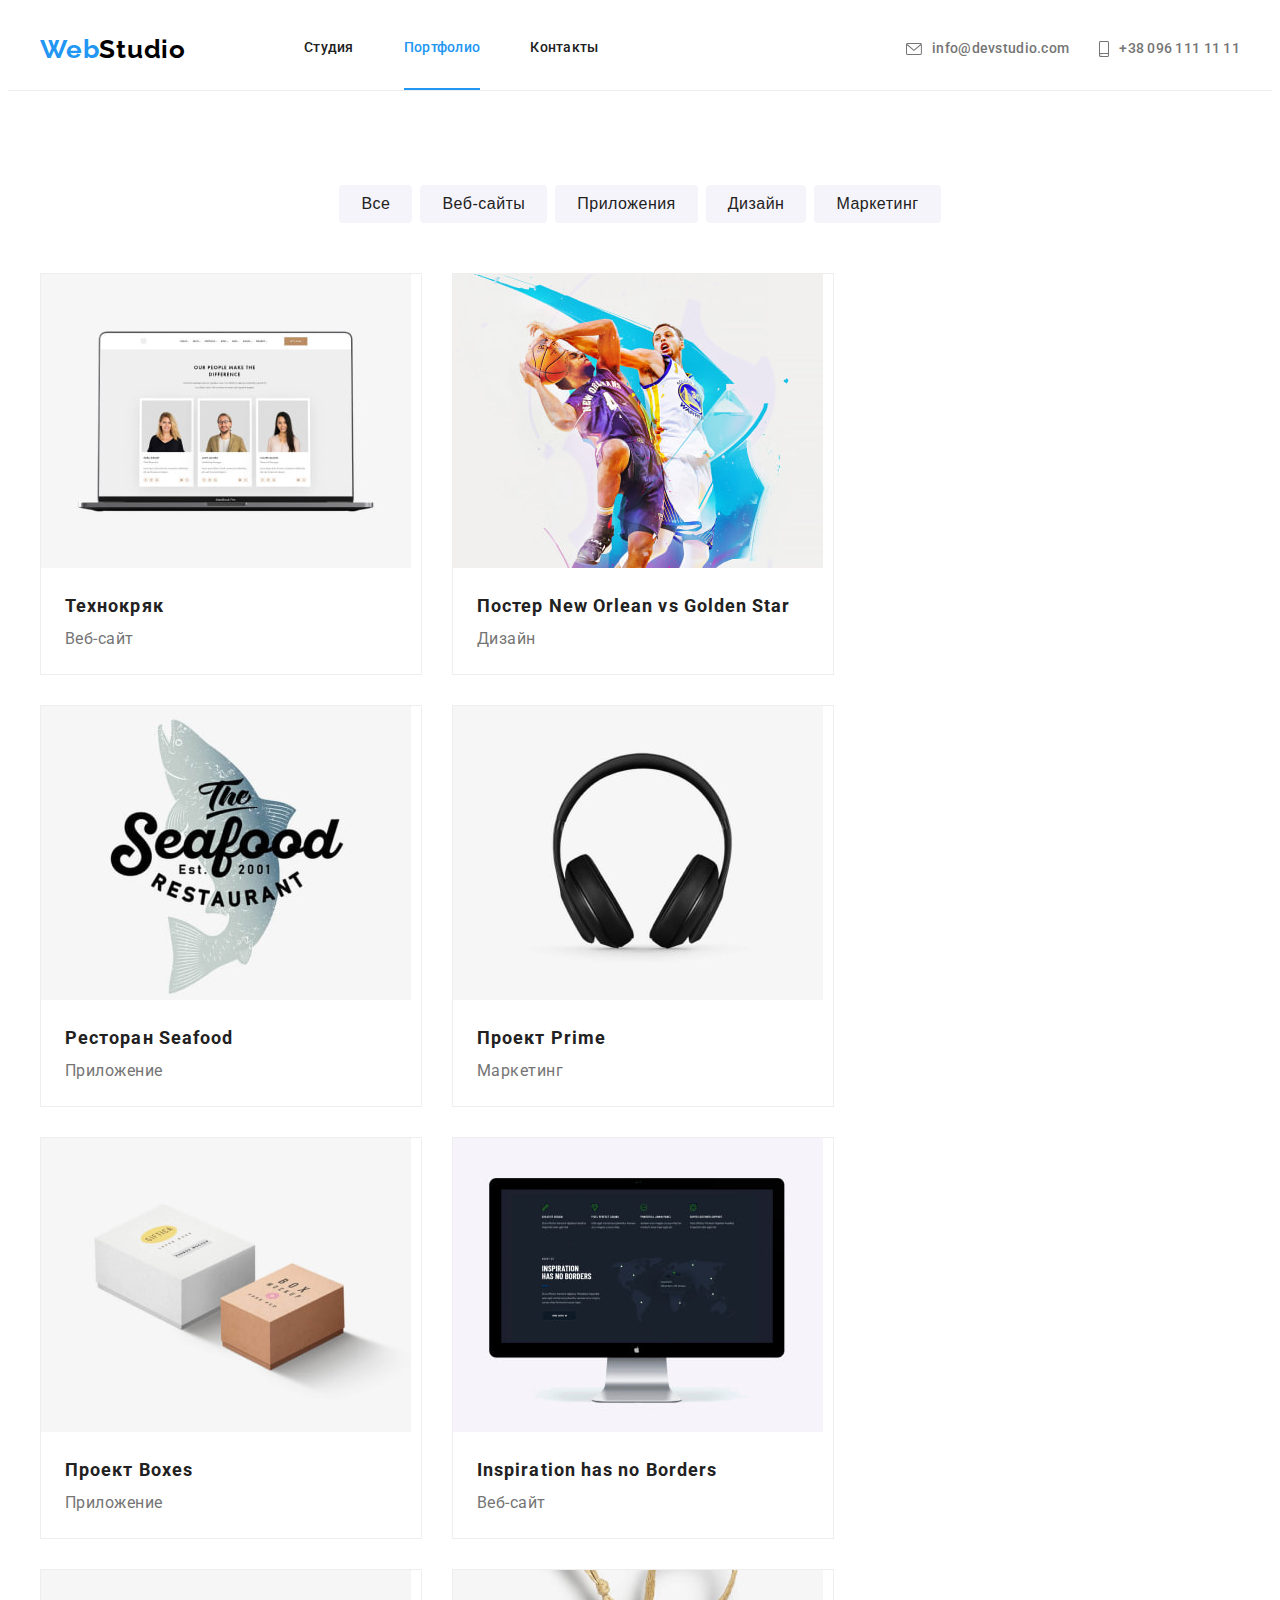
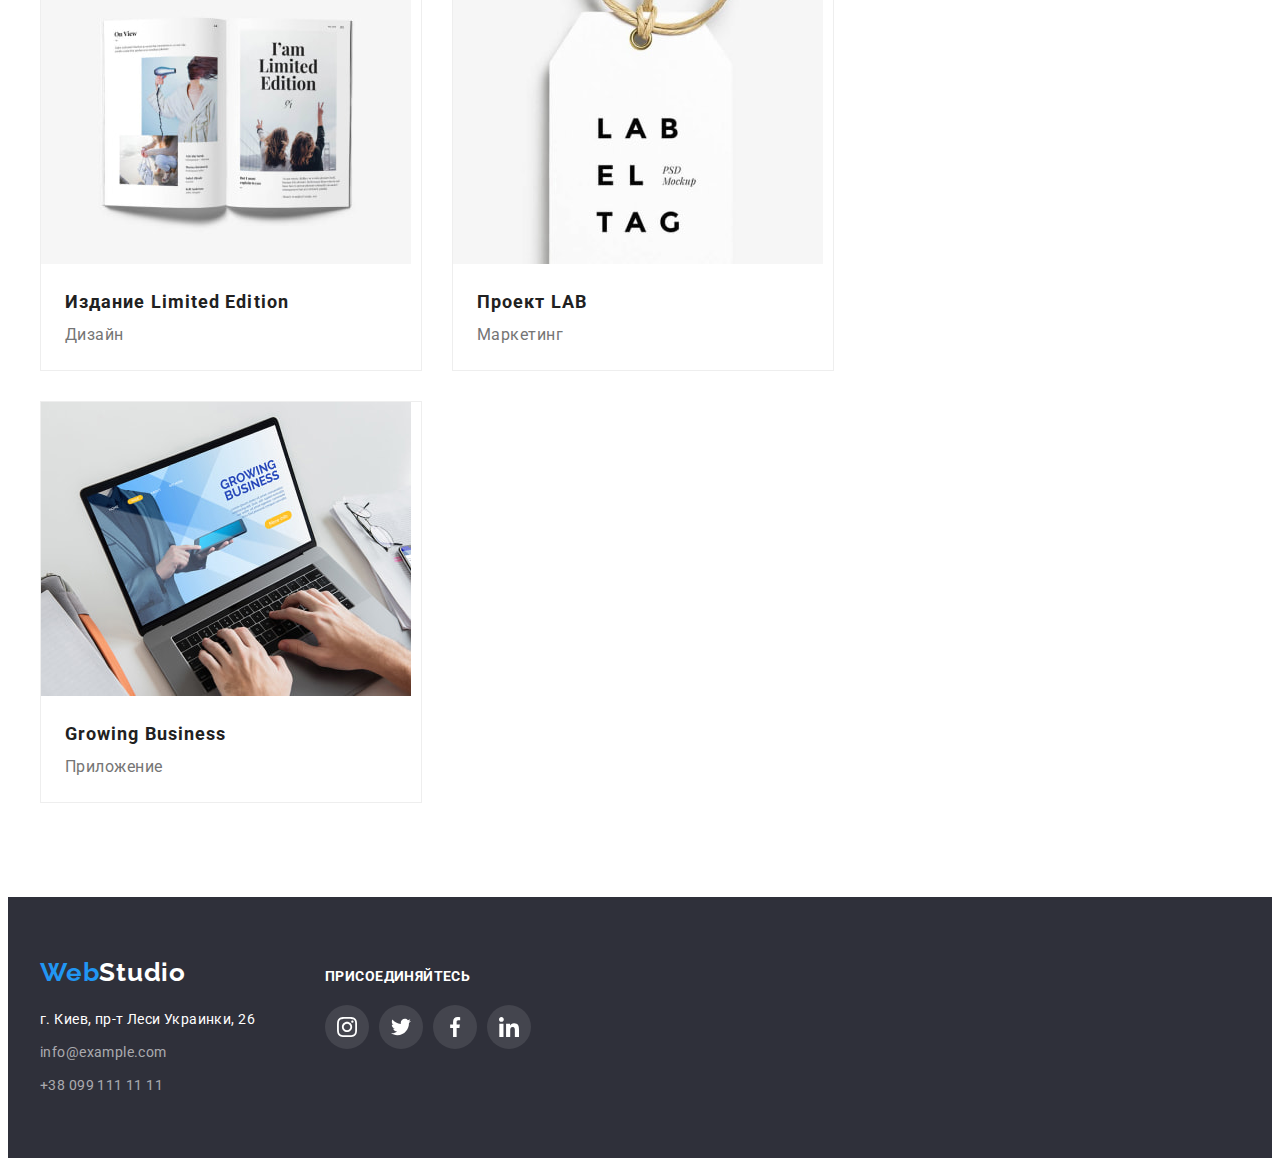
==== portfolio.html @ 9c7163a6 "+5" ====
<!DOCTYPE html>
<html lang="ru">
  <head>
    <meta charset="UTF-8" />
    <meta http-equiv="X-UA-Compatible" content="IE=edge" />
    <meta name="viewport" content="width=device-width, initial-scale=1.0" />

    <link rel="preconnect" href="https://fonts.googleapis.com" />
    <link rel="preconnect" href="https://fonts.gstatic.com" crossorigin />
    <link
      href="https://fonts.googleapis.com/css2?family=Raleway:wght@700&family=Roboto:wght@400;500;700;900&display=swap"
      rel="stylesheet"
    />

    <link
      rel="stylesheet"
      href="https://cdnjs.cloudflare.com/ajax/libs/modern-normalize/1.1.0/modern-normalize.min.css"
      integrity="sha512-wpPYUAdjBVSE4KJnH1VR1HeZfpl1ub8YT/NKx4PuQ5NmX2tKuGu6U/JRp5y+Y8XG2tV+wKQpNHVUX03MfMFn9Q=="
      crossorigin="anonymous"
      referrerpolicy="no-referrer"
    />

    <link rel="stylesheet" href="./css/reset.css" />

    <link rel="stylesheet" href="./css/styles.css" />

    <title>Portfolio</title>
  </head>
  <body>
    <header class="header">
      <div class="container">
        <a href="./index.html" class="logo"> <span class="logo-web">Web</span>Studio</a>

        <nav class="nav-menu">
          <ul class="nav-menu-list list">
            <li class="nav-menu-item">
              <a href="./index.html" class="nav-menu-link link">Студия</a>
            </li>
            <li class="nav-menu-item">
              <a href="./portfolio.html" class="nav-menu-link link current">Портфолио</a>
            </li>
            <li class="nav-menu-item">
              <a href="" class="nav-menu-link link">Контакты</a>
            </li>
          </ul>
        </nav>

        <ul class="header-contacts list">
          <li class="header-contacts-item">
            <a href="mailto:info@devstudio.com" class="header-contacts-link link"
              ><svg class="header-contacts-icon" width="16" height="12">
                <use href="./images/icons.svg#icon-envelope"></use></svg
              >info@devstudio.com</a
            >
          </li>
          <li class="header-contacts-item">
            <a href="tel:+380961111111" class="header-contacts-link link">
              <svg class="header-contacts-icon" width="10" height="16">
                <use href="./images/icons.svg#icon-smartphone"></use></svg
              >+38 096 111 11 11</a
            >
          </li>
        </ul>
      </div>
    </header>

    <main class="main">
      <!-- Portfolio Section -->

      <section class="portfolio-section section">
        <div class="container">
          <h1 class="section-title visually-hidden" lang="en">Portfolio</h1>
          <ul class="filters-list list">
            <li class="filters-item">
              <button class="filter-btn" type="button">Все</button>
            </li>
            <li class="filters-item">
              <button class="filter-btn" type="button">Веб-сайты</button>
            </li>
            <li class="filters-item">
              <button class="filter-btn" type="button">Приложения</button>
            </li>
            <li class="filters-item">
              <button class="filter-btn" type="button">Дизайн</button>
            </li>
            <li class="filters-item">
              <button class="filter-btn" type="button">Маркетинг</button>
            </li>
          </ul>

          <ul class="projects-list list">
            <li class="projects-item">
              <a href="" class="link">
                <img
                  src="./images/tech_site.jpg"
                  alt="Загруженный сайт на экране лэптопа"
                  width="370"
                  height="294"
                />
                <div class="project-descr">
                  <h2 class="poject-title">Технокряк</h2>
                  <p class="project-type">Веб-сайт</p>
                </div>
              </a>
            </li>

            <li class="projects-item">
              <a href="" class="link">
                <img
                  src="./images/poster_design.jpg"
                  alt="Два баскетболиста, борющихся за мяч"
                  width="370"
                  height="294"
                />
                <div class="project-descr">
                  <h2 class="poject-title">
                    Постер <span lang="en">New Orlean vs Golden Star</span>
                  </h2>
                  <p class="project-type">Дизайн</p>
                </div>
              </a>
            </li>

            <li class="projects-item">
              <a href="" class="link">
                <img
                  src="./images/restaurant_app.jpg"
                  alt="Лого ресторана на фоне рыбы"
                  width="370"
                  height="294"
                />
                <div class="project-descr">
                  <h2 class="poject-title">Ресторан <span lang="en">Seafood</span></h2>
                  <p class="project-type">Приложение</p>
                </div>
              </a>
            </li>

            <li class="projects-item">
              <a href="" class="link">
                <img
                  src="./images/prime_project.jpg"
                  alt="Чёрные полноразмерные наушники"
                  width="370"
                  height="294"
                />
                <div class="project-descr">
                  <h2 class="poject-title">Проект <span lang="en">Prime</span></h2>
                  <p class="project-type">Маркетинг</p>
                </div>
              </a>
            </li>

            <li class="projects-item">
              <a href="" class="link">
                <img
                  src="./images/boxes_project.jpg"
                  alt="Белая и коричневая карнонные коробки"
                  width="370"
                  height="294"
                />
                <div class="project-descr">
                  <h2 class="poject-title">Проект <span lang="en">Boxes</span></h2>
                  <p class="project-type">Приложение</p>
                </div>
              </a>
            </li>

            <li class="projects-item">
              <a href="" class="link">
                <img
                  src="./images/inspiration_site.jpg"
                  alt="Неттоп с сайтом на экране"
                  width="370"
                  height="294"
                />
                <div class="project-descr">
                  <h2 class="poject-title" lang="en">Inspiration has no Borders</h2>
                  <p class="project-type">Веб-сайт</p>
                </div>
              </a>
            </li>

            <li class="projects-item">
              <a href="" class="link">
                <img
                  src="./images/edition_design.jpg"
                  alt="Книга с илюстрациями"
                  width="370"
                  height="294"
                />
                <div class="project-descr">
                  <h2 class="poject-title">Издание <span lang="en">Limited Edition</span></h2>
                  <p class="project-type">Дизайн</p>
                </div>
              </a>
            </li>

            <li class="projects-item">
              <a href="" class="link">
                <img
                  src="./images/lab_project.jpg"
                  alt="Брендовая бирка"
                  width="370"
                  height="294"
                />
                <div class="project-descr">
                  <h2 class="poject-title">Проект <span lang="en">LAB</span></h2>
                  <p class="project-type">Маркетинг</p>
                </div>
              </a>
            </li>

            <li class="projects-item">
              <a href="" class="link">
                <img
                  src="./images/business_app.jpg"
                  alt="Ноутбук в рабочих руках"
                  width="370"
                  height="294"
                />
                <div class="project-descr">
                  <h2 class="poject-title" lang="en">Growing Business</h2>
                  <p class="project-type">Приложение</p>
                </div>
              </a>
            </li>
          </ul>
        </div>
      </section>
    </main>

    <footer class="footer">
      <div class="container">
        <div class="footer-adress-wrapper">
          <a href="./index.html" class="logo"> <span class="logo-web">Web</span>Studio</a>

          <address class="footer-address">
            <ul class="footer-list list">
              <li class="footer-item">
                <a class="footer-location">г. Киев, пр-т Леси Украинки, 26</a>
              </li>
              <li class="footer-item">
                <a href="mailto:info@example.com" class="footer-link link">info@example.com</a>
              </li>
              <li class="footer-item">
                <a href="tel:+380991111111" class="footer-link link">+38 099 111 11 11</a>
              </li>
            </ul>
          </address>
        </div>

        <div class="footer-soc-wrapper">
          <h3 class="footer-soc-title">присоединяйтесь</h3>
          <ul class="footer-soc-list list">
            <li class="footer-soc-item">
              <a href="" class="footer-soc-link link">
                <svg class="footer-soc-icon" width="20" height="20">
                  <use href="./images/icons.svg#icon-instagram"></use>
                </svg>
              </a>
            </li>
            <li class="footer-soc-item">
              <a href="" class="footer-soc-link link">
                <svg class="footer-soc-icon" width="20" height="20">
                  <use href="./images/icons.svg#icon-twitter"></use>
                </svg>
              </a>
            </li>
            <li class="footer-soc-item">
              <a href="" class="footer-soc-link link">
                <svg class="footer-soc-icon" width="20" height="20">
                  <use href="./images/icons.svg#icon-facebook"></use>
                </svg>
              </a>
            </li>
            <li class="footer-soc-item">
              <a href="" class="footer-soc-link link">
                <svg class="footer-soc-icon" width="20" height="20">
                  <use href="./images/icons.svg#icon-linkedin"></use>
                </svg>
              </a>
            </li>
          </ul>
        </div>
      </div>
    </footer>
  </body>
</html>
---- css/styles.css ----
:root {
  --accent-color: #2196f3;
  --text-color: #757575;
  --title-color: #212121;
  --w-color: #fff;
  --icon-color: #afb1b8;
}

/* 
* {
  outline: 1px solid tomato;
} */

body {
  background-color: var(--w-color);
  color: var(--text-color);
  font-family: 'Roboto', sans-serif;
}

img {
  display: block;
  max-width: 100%;
  height: auto;
}

.list {
  padding: 0;
  margin: 0;
  list-style: none;
}

.link {
  text-decoration: none;
}

.link:hover,
.link:focus {
  color: var(--accent-color);
}

.visually-hidden {
  position: absolute;
  white-space: nowrap;
  width: 1px;
  height: 1px;
  overflow: hidden;
  border: 0;
  padding: 0;
  clip: rect(0 0 0 0);
  clip-path: inset(50%);
  margin: -1px;
}

.container {
  width: 1200px;
  margin: 0 auto;
  padding: 0 15px;
}

.section {
  padding: 94px 0;
}

.section-title,
.features-subtitle,
.team-mmbr,
.poject-title {
  color: var(--title-color);
}

.section-title {
  font-family: inherit;
  font-weight: 700;
  font-size: 36px;
  line-height: 42px;
  text-align: center;
  letter-spacing: 0.03em;

  text-align: center;
  margin-bottom: 50px;
}

/* ----------------HEADER---------------- */

.header {
  border-bottom: 1px solid #ececec;
}

.header .container {
  display: flex;
  align-items: center;
}

.logo,
.logo-web {
  font-family: 'Raleway';
  font-weight: 700;
  font-size: 26px;
  line-height: 1.19;
  letter-spacing: 0.03em;

  color: #000;

  text-decoration: none;
}

.header .logo {
  padding: 20px 0;
  margin-right: 93px;
}

.logo-web {
  color: var(--accent-color);
}

.nav-menu-list {
  display: flex;
}

.nav-menu-link {
  display: block;
  padding: 32px 0;
  margin: 0 25px;

  font-weight: 500;
  font-size: 14px;
  line-height: 1.14;
  letter-spacing: 0.02em;
  color: var(--title-color);
}

.nav-menu-link.current {
  color: var(--accent-color);
  border-bottom: 2px solid var(--accent-color);
}

.header-contacts {
  display: flex;
  margin-left: auto;
}

.header-contacts-item:not(:first-child) {
  margin-left: 30px;
}

.header-contacts-link {
  display: flex;
  align-items: center;
  padding: 25px 0;
  font-weight: 500;
  font-size: 14px;
  line-height: 1.14;
  letter-spacing: 0.02em;
  color: var(--text-color);
}

.header-contacts-link:hover,
.header-contacts-link:focus {
  color: var(--accent-color);
}

.header-contacts-icon {
  fill: currentColor;
  margin-right: 10px;
}

/* -------------Hero Section------------- */

.hero-section {
  padding: 200px 0;
  text-align: center;

  background-color: #c4c4c4;
  background-image: linear-gradient(to right, rgba(47, 48, 58, 0.4), rgba(47, 48, 58, 0.4)),
    url(../images/hero-bg.jpg);
  background-repeat: no-repeat;
  background-position: center;
  background-size: cover;
  max-width: 1600px;
  margin: 0 auto;
}

.hero-title {
  font-weight: 900;
  font-size: 44px;
  line-height: 1.36;
  letter-spacing: 0.06em;
  text-transform: uppercase;

  color: var(--w-color);

  max-width: 696px;
  margin-left: auto;
  margin-right: auto;
  margin-bottom: 30px;
}

.hero-btn {
  display: inline-block;

  padding: 10px 32px;
  background: var(--accent-color);
  box-shadow: 0px 4px 4px rgba(0, 0, 0, 0.15);
  border-radius: 4px;
  border: 0;

  font-weight: 700;
  font-size: 16px;
  line-height: 1.88;
  letter-spacing: 0.06em;

  color: var(--w-color);

  cursor: pointer;
}

.hero-btn:hover,
.hero-btn:focus {
  background-color: #188ce8;
}

/* -----------Features Section----------- */

.features-section.section {
  padding-bottom: 0;
}
.features-subtitle {
  font-weight: 700;
  font-size: 14px;
  line-height: 1.14;
  letter-spacing: 0.03em;
  text-transform: uppercase;

  margin-bottom: 10px;
}

.features-descr {
  font-weight: 400;
  font-size: 14px;
  line-height: 1.71;
  letter-spacing: 0.03em;
}

.features-list {
  display: flex;
}

.features-item {
  width: 270px;
}

.features-item:not(:last-child) {
  margin-right: 30px;
}

.features-item::before {
  content: '';
  display: block;
  height: 120px;
  background-color: #f5f4fa;
  border-radius: 4px;
  background-position: center;
  background-repeat: no-repeat;

  margin-bottom: 30px;
}

.features-item:nth-child(1)::before {
  background-image: url(../images/antenna.svg);
}

.features-item:nth-child(2)::before {
  background-image: url(../images/clock.svg);
}

.features-item:nth-child(3)::before {
  background-image: url(../images/diagram.svg);
}

.features-item:nth-child(4)::before {
  background-image: url(../images/astronaut.svg);
}

/* ----------Solutions Sections---------- */

.solutions-list {
  display: flex;
}

.solutions-item {
  width: 370px;
}

.solutions-item:not(:last-child) {
  margin-right: 30px;
}

/* -------------Team Section------------- */

.team-section {
  background-color: #f5f4fa;
}

.team-list {
  display: flex;
}

.team-item {
  width: 270px;
  background-color: var(--w-color);
  box-shadow: 0px 1px 3px rgba(0, 0, 0, 0.12), 0px 1px 1px rgba(0, 0, 0, 0.14),
    0px 2px 1px rgba(0, 0, 0, 0.2);
  border-radius: 0px 0px 4px 4px;
}

.team-item:not(:last-child) {
  margin-right: 30px;
}

.team-descr {
  padding-top: 30px;
  padding-bottom: 30px;
  text-align: center;
}

.team-mmbr {
  font-weight: 500;
  font-size: 16px;
  line-height: 1.19;
  letter-spacing: 0.03em;
  margin-bottom: 10px;
}

.team-mmbr-position {
  font-weight: 400;
  font-size: 16px;
  line-height: 1.19;
  letter-spacing: 0.03em;
  margin-bottom: 16px;
}

.team-soc-list {
  display: flex;
  justify-content: center;
}

.team-soc-item {
  width: 44px;
  height: 44px;
  margin-right: 10px;
}

.team-soc-item:last-child {
  margin-right: 0;
}

.team-soc-link {
  display: flex;
  justify-content: center;
  align-items: center;
  width: 100%;
  height: 100%;
  border-radius: 50%;
  background-color: var(--w-color);
  color: var(--icon-color)
}

.team-soc-icon {
  fill: currentColor;
}

.team-soc-link:hover,
.team-soc-link:focus {
  background-color: var(--accent-color);
  color:var(--w-color)
}

/* ------------Clients Section------------ */

.clients-list {
  display: flex;
}

.clients-item {
  width: 170px;
  height: 92px;

}

.clients-item:not(:last-child) {
  margin-right: 30px;
}

.clients-link {
  display: flex;
  justify-content: center;
  align-items: center;
  width: 100%;
  height: 100%;
  border: 1px solid var(--icon-color);
  border-radius: 4px;
  color: var(--icon-color);
}

.clients-icon {
  fill: currentColor;
}

.clients-link:hover,
.clients-link:focus {
  border: 1px solid var(--accent-color);
}

/* ----------------FOOTER---------------- */

.footer {
  padding: 60px 0;
  background-color: #2f303a;
}

.footer-adress-wrapper {
  margin-right: 70px;
}

.footer-list {
  display: block;
}

.footer .logo {
  display: block;
  color: var(--w-color);
  margin-bottom: 20px;
}

.footer-address {
  font-style: normal;
}

.footer-location {
  font-weight: 400;
  font-size: 14px;
  line-height: 1.71;
  letter-spacing: 0.03em;
  color: var(--w-color);
}

.footer-link {
  font-weight: 400;
  font-size: 14px;
  line-height: 1.71;
  letter-spacing: 0.03em;
  color: rgba(255, 255, 255, 0.6);
}

.footer-item:not(:last-child) {
  margin-bottom: 9px;
}

.footer-soc-wrapper {
  margin-top: 12px;

}

.footer-soc-list {
  display: flex;
}

.footer-soc-title {
  font-weight: 700;
  font-size: 14px;
  line-height: 1.14;
  letter-spacing: 0.03em;
  text-transform: uppercase;

  color: var(--w-color);

margin-bottom: 20px;
}

.footer-soc-item {
  width: 44px;
  height: 44px;
  margin-right: 10px;
}
.footer-soc-link {
  display: flex;
  justify-content: center;
  align-items: center;
  width: 100%;
  height: 100%;
  border-radius: 50%;
  background-color: rgba(255, 255, 255, 0.1);
}

.footer-soc-link:hover, .footer-soc-link:focus {
  background-color: var(--accent-color);
}


.footer-soc-icon {
  fill: var(--w-color);
}

.footer .container {
  display: flex;
}

/* ---------------PORTFOLIO--------------- */

.filters-list {
  display: flex;
  justify-content: center;
  margin-bottom: 50px;
}

.filters-item:not(:last-child) {
  margin-right: 8px;
}

.filter-btn {
  background: #f5f4fa;
  border-radius: 4px;
  border: 0;
  padding: 6px 22px;

  font-weight: 500;
  font-size: 16px;
  line-height: 1.62;
  text-align: center;
  letter-spacing: 0.03em;

  color: var(--title-color);

  cursor: pointer;
}

.filter-btn:hover,
.filter-btn:focus {
  color: var(--w-color);
  background-color: var(--accent-color);
  box-shadow: 0px 3px 1px rgba(0, 0, 0, 0.1), 0px 1px 2px rgba(0, 0, 0, 0.08),
    0px 2px 2px rgba(0, 0, 0, 0.12);
}

.projects-list {
  display: flex;
  flex-wrap: wrap;
  margin: -15px;
}

.projects-item {
  width: calc(100% / 3 - 30px);
  margin: 15px;
  border: 1px solid #eeeeee;
}

.projects-item:hover {
  border: 1px solid #eeeeee;
  box-shadow: 0px 1px 1px rgba(0, 0, 0, 0.12), 0px 4px 4px rgba(0, 0, 0, 0.06),
    1px 4px 6px rgba(0, 0, 0, 0.16);
}

.project-descr {
  padding: 20px 24px;
}

.poject-title {
  font-weight: 700;
  font-size: 18px;
  line-height: 2;
  letter-spacing: 0.06em;
}

.project-type {
  font-weight: 400;
  font-size: 16px;
  line-height: 1.88;
  letter-spacing: 0.03em;

  color: var(--text-color);
}
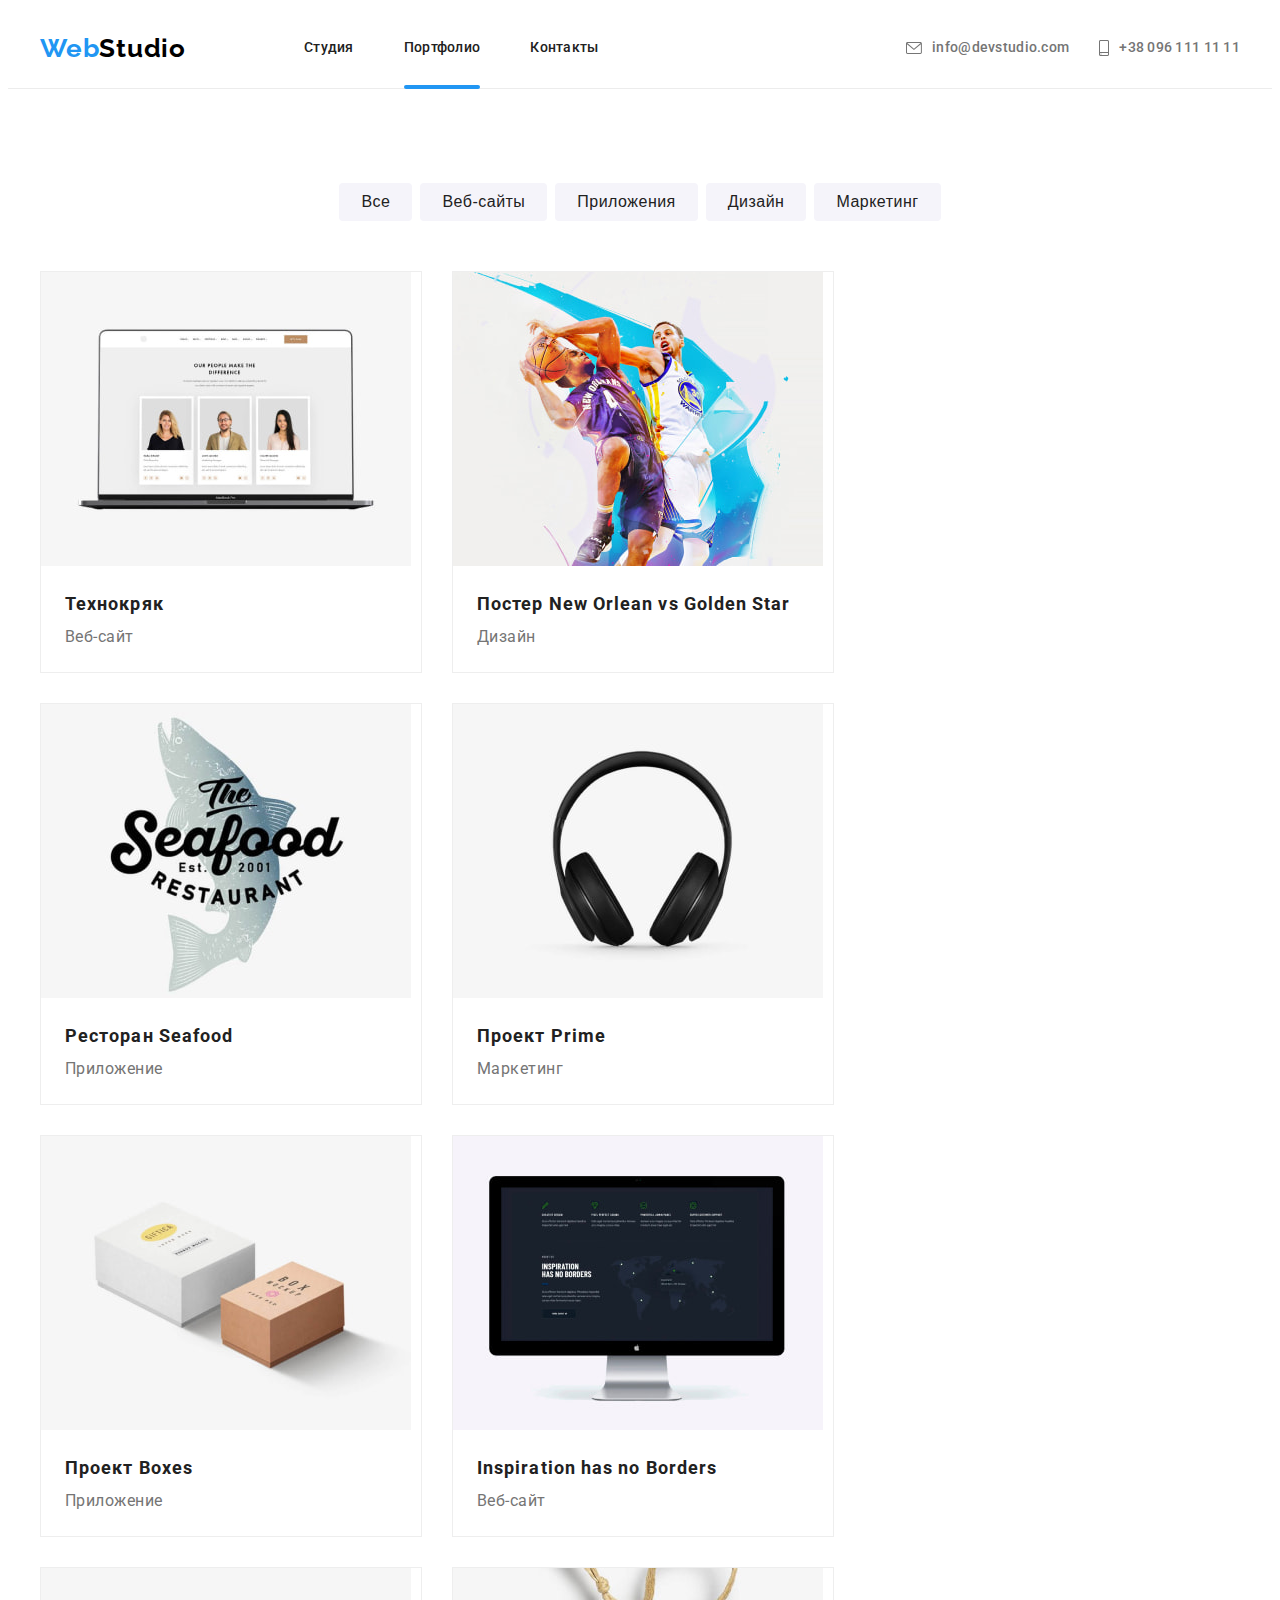
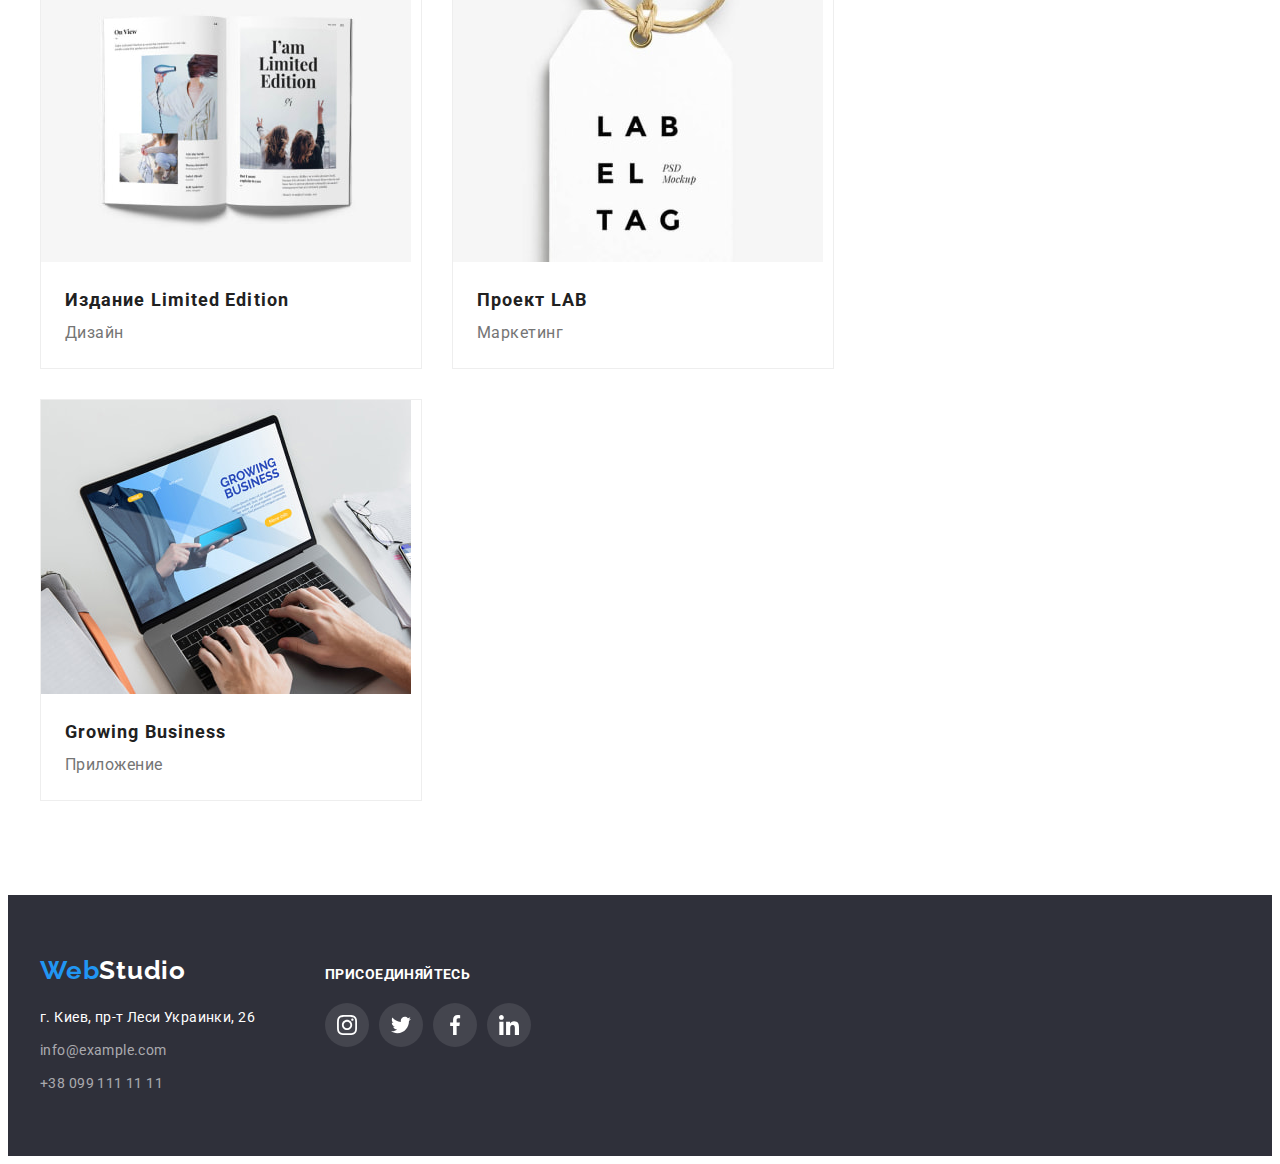
==== commit 39e55bb0: "add animation" ====
--- a/portfolio.html
+++ b/portfolio.html
@@ -90,13 +90,16 @@
 
           <ul class="projects-list list">
             <li class="projects-item">
-              <a href="" class="link">
-                <img
-                  src="./images/tech_site.jpg"
-                  alt="Загруженный сайт на экране лэптопа"
-                  width="370"
-                  height="294"
-                />
+              <a href="" class="project-link link">
+                <div class="project-over-wrap">
+                  <img
+                    src="./images/tech_site.jpg"
+                    alt="Загруженный сайт на экране лэптопа"
+                    width="370"
+                    height="294"
+                  />
+                  <p class="project-over-text">Ресурс предлагает комплексные предложения с разным уровнем функционала и сервисов. Все это позволит посетителю получить исчерпывающие сведения о компании или частном лице.</p>
+                </div>
                 <div class="project-descr">
                   <h2 class="poject-title">Технокряк</h2>
                   <p class="project-type">Веб-сайт</p>
@@ -105,13 +108,16 @@
             </li>
 
             <li class="projects-item">
-              <a href="" class="link">
-                <img
-                  src="./images/poster_design.jpg"
-                  alt="Два баскетболиста, борющихся за мяч"
-                  width="370"
-                  height="294"
-                />
+              <a href="" class="project-link link">
+                <div class="project-over-wrap">
+                  <img
+                    src="./images/poster_design.jpg"
+                    alt="Два баскетболиста, борющихся за мяч"
+                    width="370"
+                    height="294"
+                  />
+                  <p class="project-over-text">Lorem ipsum dolor sit amet consectetur adipisicing elit. Fugiat, praesentium. Exercitationem, sapiente commodi numquam ratione quos explicabo eos debitis! Laboriosam!</p>
+                </div>
                 <div class="project-descr">
                   <h2 class="poject-title">
                     Постер <span lang="en">New Orlean vs Golden Star</span>
@@ -122,13 +128,16 @@
             </li>
 
             <li class="projects-item">
-              <a href="" class="link">
-                <img
-                  src="./images/restaurant_app.jpg"
-                  alt="Лого ресторана на фоне рыбы"
-                  width="370"
-                  height="294"
-                />
+              <a href="" class="project-link link">
+                <div class="project-over-wrap">
+                  <img
+                    src="./images/restaurant_app.jpg"
+                    alt="Лого ресторана на фоне рыбы"
+                    width="370"
+                    height="294"
+                  />
+                  <p class="project-over-text">Lorem ipsum dolor sit amet consectetur adipisicing elit. Ullam nisi vero id laudantium illum ducimus sed molestias dolorem odio incidunt!</p>
+                </div>
                 <div class="project-descr">
                   <h2 class="poject-title">Ресторан <span lang="en">Seafood</span></h2>
                   <p class="project-type">Приложение</p>
@@ -137,13 +146,16 @@
             </li>
 
             <li class="projects-item">
-              <a href="" class="link">
-                <img
-                  src="./images/prime_project.jpg"
-                  alt="Чёрные полноразмерные наушники"
-                  width="370"
-                  height="294"
-                />
+              <a href="" class="project-link link">
+                <div class="project-over-wrap">
+                  <img
+                    src="./images/prime_project.jpg"
+                    alt="Чёрные полноразмерные наушники"
+                    width="370"
+                    height="294"
+                  />
+                  <p class="project-over-text">Lorem ipsum dolor sit amet consectetur adipisicing elit. Eos excepturi sit perferendis ipsa laboriosam consequuntur quos! Temporibus unde architecto molestiae id quae modi, magni ut!</p>
+                </div>
                 <div class="project-descr">
                   <h2 class="poject-title">Проект <span lang="en">Prime</span></h2>
                   <p class="project-type">Маркетинг</p>
@@ -152,13 +164,16 @@
             </li>
 
             <li class="projects-item">
-              <a href="" class="link">
-                <img
-                  src="./images/boxes_project.jpg"
-                  alt="Белая и коричневая карнонные коробки"
-                  width="370"
-                  height="294"
-                />
+              <a href="" class="project-link link">
+                <div class="project-over-wrap">
+                  <img
+                    src="./images/boxes_project.jpg"
+                    alt="Белая и коричневая карнонные коробки"
+                    width="370"
+                    height="294"
+                  />
+                  <p class="project-over-text">Lorem ipsum dolor sit amet consectetur adipisicing elit. Eos eveniet magnam aperiam cupiditate maxime aut atque illo ab architecto dolore.</p>
+                </div>
                 <div class="project-descr">
                   <h2 class="poject-title">Проект <span lang="en">Boxes</span></h2>
                   <p class="project-type">Приложение</p>
@@ -167,13 +182,16 @@
             </li>
 
             <li class="projects-item">
-              <a href="" class="link">
-                <img
-                  src="./images/inspiration_site.jpg"
-                  alt="Неттоп с сайтом на экране"
-                  width="370"
-                  height="294"
-                />
+              <a href="" class="project-link link">
+                <div class="project-over-wrap">
+                  <img
+                    src="./images/inspiration_site.jpg"
+                    alt="Неттоп с сайтом на экране"
+                    width="370"
+                    height="294"
+                  />
+                  <p class="project-over-text">Lorem ipsum dolor sit amet consectetur adipisicing elit. Dolore error numquam quo eos, facere laudantium atque voluptate et vero eaque delectus doloribus nobis obcaecati sequi.</p>
+                </div>
                 <div class="project-descr">
                   <h2 class="poject-title" lang="en">Inspiration has no Borders</h2>
                   <p class="project-type">Веб-сайт</p>
@@ -182,13 +200,16 @@
             </li>
 
             <li class="projects-item">
-              <a href="" class="link">
-                <img
-                  src="./images/edition_design.jpg"
-                  alt="Книга с илюстрациями"
-                  width="370"
-                  height="294"
-                />
+              <a href="" class="project-link link">
+                <div class="project-over-wrap">
+                  <img
+                    src="./images/edition_design.jpg"
+                    alt="Книга с илюстрациями"
+                    width="370"
+                    height="294"
+                  />
+                  <p class="project-over-text">Lorem ipsum dolor sit amet consectetur adipisicing elit. Eaque, fugiat. Possimus quibusdam dolores sint. Excepturi aspernatur soluta culpa voluptatem, cumque quia harum? Laudantium, eaque ea.</p>
+                </div>
                 <div class="project-descr">
                   <h2 class="poject-title">Издание <span lang="en">Limited Edition</span></h2>
                   <p class="project-type">Дизайн</p>
@@ -197,13 +218,16 @@
             </li>
 
             <li class="projects-item">
-              <a href="" class="link">
-                <img
-                  src="./images/lab_project.jpg"
-                  alt="Брендовая бирка"
-                  width="370"
-                  height="294"
-                />
+              <a href="" class="project-link link">
+                <div class="project-over-wrap">
+                  <img
+                    src="./images/lab_project.jpg"
+                    alt="Брендовая бирка"
+                    width="370"
+                    height="294"
+                  />
+                  <p class="project-over-text">Lorem ipsum dolor sit, amet consectetur adipisicing elit. Dolorem, doloremque. Ratione expedita excepturi esse quasi enim quisquam incidunt iusto. Praesentium sunt a in saepe vel!</p>
+                </div>
                 <div class="project-descr">
                   <h2 class="poject-title">Проект <span lang="en">LAB</span></h2>
                   <p class="project-type">Маркетинг</p>
@@ -212,13 +236,16 @@
             </li>
 
             <li class="projects-item">
-              <a href="" class="link">
-                <img
-                  src="./images/business_app.jpg"
-                  alt="Ноутбук в рабочих руках"
-                  width="370"
-                  height="294"
-                />
+              <a href="" class="project-link link">
+                <div class="project-over-wrap">
+                  <img
+                    src="./images/business_app.jpg"
+                    alt="Ноутбук в рабочих руках"
+                    width="370"
+                    height="294"
+                  />
+                  <p class="project-over-text">Lorem ipsum dolor sit amet consectetur adipisicing elit. Ut voluptate culpa, sapiente nisi laudantium voluptates quasi vitae quaerat doloremque eius vel aut assumenda obcaecati fugiat!</p>
+                </div>
                 <div class="project-descr">
                   <h2 class="poject-title" lang="en">Growing Business</h2>
                   <p class="project-type">Приложение</p>
--- a/css/styles.css
+++ b/css/styles.css
@@ -119,6 +119,7 @@
 
 .nav-menu-link {
   display: block;
+  position: relative;
   padding: 32px 0;
   margin: 0 25px;
 
@@ -127,11 +128,21 @@
   line-height: 1.14;
   letter-spacing: 0.02em;
   color: var(--title-color);
-}
-
-.nav-menu-link.current {
-  color: var(--accent-color);
-  border-bottom: 2px solid var(--accent-color);
+
+  transition-property: color;
+  transition-duration: 250ms;
+  transition-timing-function: cubic-bezier(0.4, 0, 0.2, 1);
+}
+
+.current::after {
+  content: "";
+  width: 100%;
+  height: 4px;
+  display: block;
+  position: absolute;
+  bottom: -1px;
+  background-color: var(--accent-color);
+  border-radius: 2px;
 }
 
 .header-contacts {
@@ -152,6 +163,10 @@
   line-height: 1.14;
   letter-spacing: 0.02em;
   color: var(--text-color);
+
+  transition-property: color;
+  transition-duration: 250ms;
+  transition-timing-function: cubic-bezier(0.4, 0, 0.2, 1);
 }
 
 .header-contacts-link:hover,
@@ -200,7 +215,6 @@
 
   padding: 10px 32px;
   background: var(--accent-color);
-  box-shadow: 0px 4px 4px rgba(0, 0, 0, 0.15);
   border-radius: 4px;
   border: 0;
 
@@ -212,11 +226,16 @@
   color: var(--w-color);
 
   cursor: pointer;
+
+  transition-property: background-color, box-shadow;
+  transition-duration: 250ms;
+  transition-timing-function: cubic-bezier(0.4, 0, 0.2, 1);
 }
 
 .hero-btn:hover,
 .hero-btn:focus {
   background-color: #188ce8;
+  box-shadow: 0px 4px 4px rgba(0, 0, 0, 0.15);
 }
 
 /* -----------Features Section----------- */
@@ -289,10 +308,31 @@
 
 .solutions-item {
   width: 370px;
+  position: relative;
 }
 
 .solutions-item:not(:last-child) {
   margin-right: 30px;
+}
+
+.solutions-over-text {
+  width: 100%;
+  height: 70px;
+  background-color: rgba(47, 48, 58, 0.8);
+  color: var(--w-color);
+
+  font-weight: 700;
+  font-size: 14px;
+  line-height: 1.14;
+  letter-spacing: 0.03em;
+  text-transform: uppercase;
+
+  display: flex;
+  align-items: center;
+  justify-content: center;
+
+  position: absolute;
+  bottom: 0;
 }
 
 /* -------------Team Section------------- */
@@ -362,7 +402,11 @@
   height: 100%;
   border-radius: 50%;
   background-color: var(--w-color);
-  color: var(--icon-color)
+  color: var(--icon-color);
+
+  transition-property: color, background-color;
+  transition-duration: 250ms;
+  transition-timing-function: cubic-bezier(0.4, 0, 0.2, 1);
 }
 
 .team-soc-icon {
@@ -400,6 +444,10 @@
   border: 1px solid var(--icon-color);
   border-radius: 4px;
   color: var(--icon-color);
+
+  transition-property: color, border;
+  transition-duration: 250ms;
+  transition-timing-function: cubic-bezier(0.4, 0, 0.2, 1);
 }
 
 .clients-icon {
@@ -450,6 +498,10 @@
   line-height: 1.71;
   letter-spacing: 0.03em;
   color: rgba(255, 255, 255, 0.6);
+  
+  transition-property: color;
+  transition-duration: 250ms;
+  transition-timing-function: cubic-bezier(0.4, 0, 0.2, 1);
 }
 
 .footer-item:not(:last-child) {
@@ -490,9 +542,14 @@
   height: 100%;
   border-radius: 50%;
   background-color: rgba(255, 255, 255, 0.1);
-}
-
-.footer-soc-link:hover, .footer-soc-link:focus {
+
+  transition-property: background-color;
+  transition-duration: 250ms;
+  transition-timing-function: cubic-bezier(0.4, 0, 0.2, 1);
+}
+
+.footer-soc-link:hover,
+.footer-soc-link:focus {
   background-color: var(--accent-color);
 }
 
@@ -532,6 +589,10 @@
   color: var(--title-color);
 
   cursor: pointer;
+
+  transition-property: color, background-color, box-shadow;
+  transition-duration: 250ms;
+  transition-timing-function: cubic-bezier(0.4, 0, 0.2, 1);
 }
 
 .filter-btn:hover,
@@ -554,11 +615,51 @@
   border: 1px solid #eeeeee;
 }
 
-.projects-item:hover {
-  border: 1px solid #eeeeee;
+.project-link {
+  width: 100%;
+  height: 100%;
+  display: block;
+
+  transition-property: box-shadow;
+  transition-duration: 250ms;
+  transition-timing-function: cubic-bezier(0.4, 0, 0.2, 1);
+}
+
+.project-link:hover,
+.project-link:focus {
   box-shadow: 0px 1px 1px rgba(0, 0, 0, 0.12), 0px 4px 4px rgba(0, 0, 0, 0.06),
     1px 4px 6px rgba(0, 0, 0, 0.16);
 }
+
+.project-link:hover .project-over-text,
+.project-link:focus .project-over-text {
+  transform: translate(0);
+}
+
+.project-over-wrap {
+  position: relative;
+  overflow: hidden;
+}
+
+.project-over-text {
+  position: absolute;
+  top: 0;
+  padding: 63px 24px;
+  height: 100%;
+
+  font-weight: 400;
+  font-size: 18px;
+  line-height: 1.56;
+  letter-spacing: 0.03em;
+
+  color: var(--w-color);
+  background-color: rgba(33, 150, 243, 0.9);
+
+  transform: translateY(101%);
+  transition: transform 250ms cubic-bezier(0.4, 0, 0.2, 1);
+}
+
+
 
 .project-descr {
   padding: 20px 24px;
